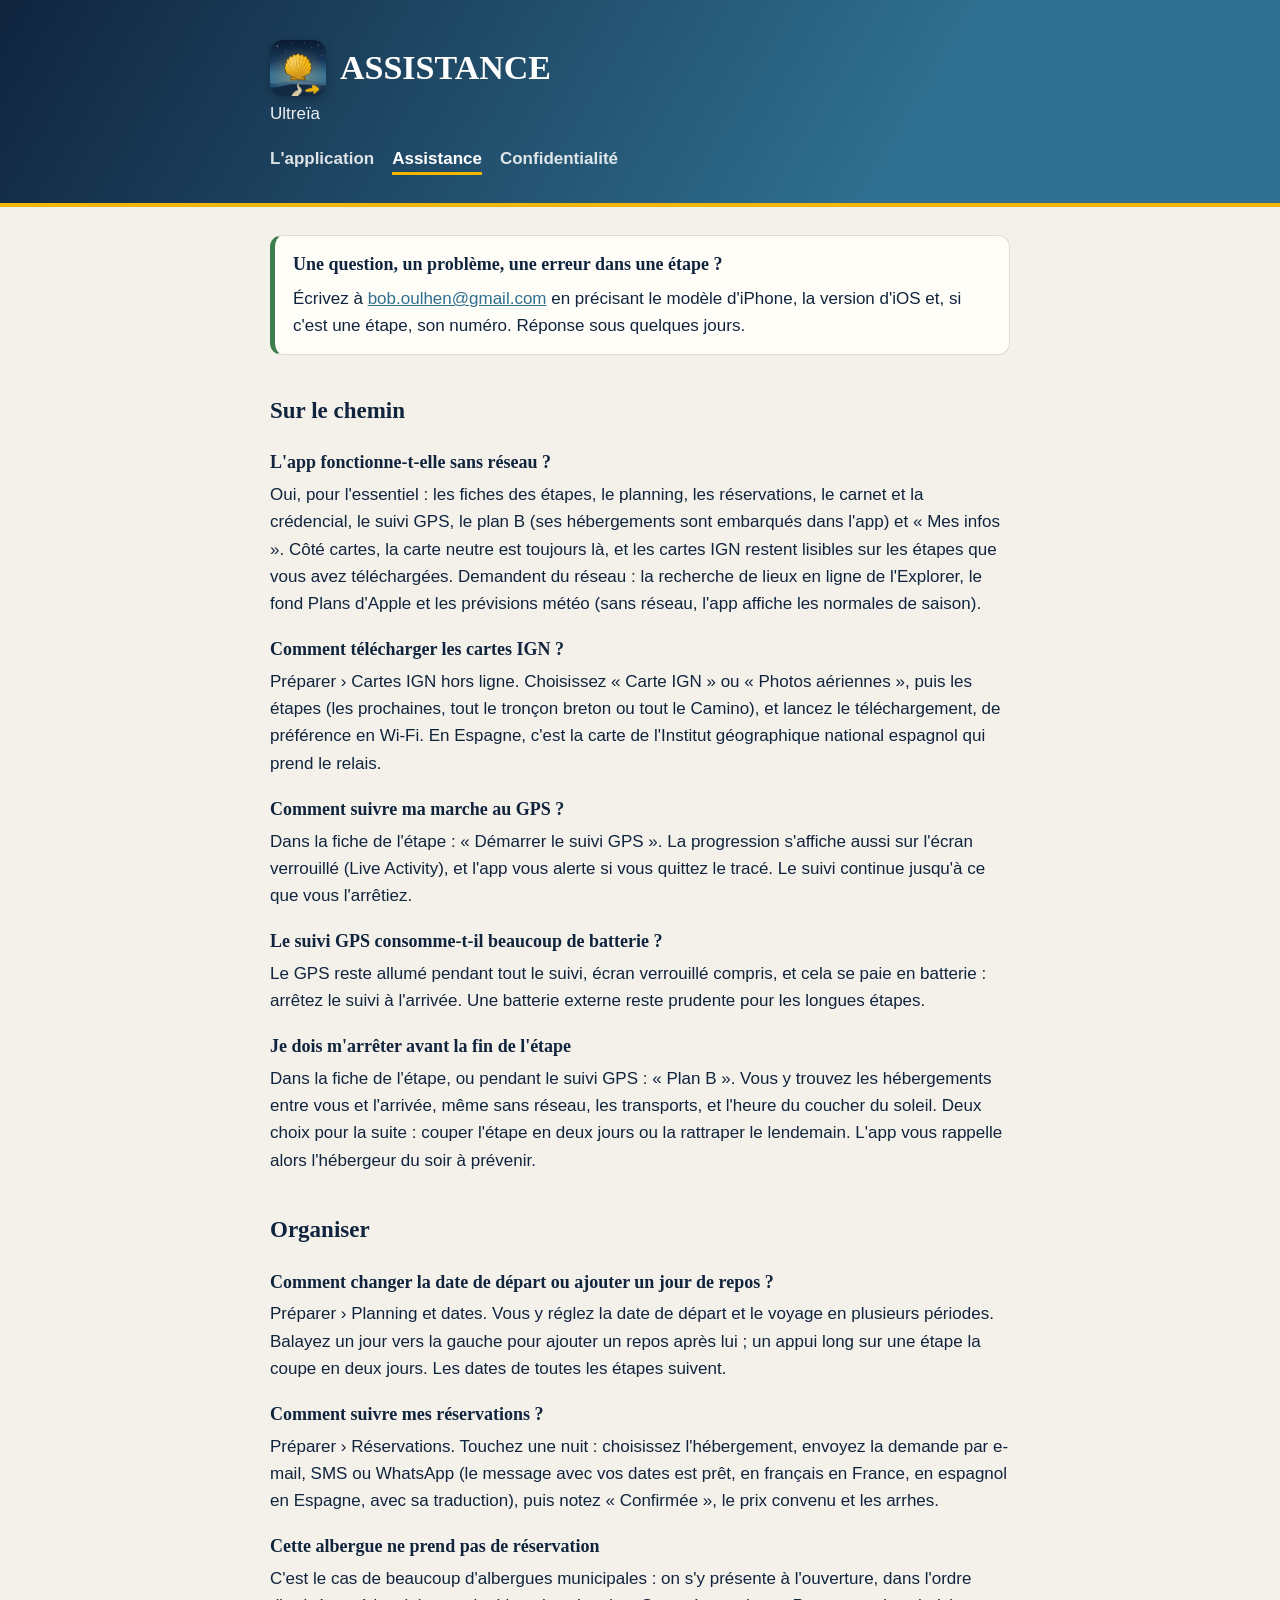
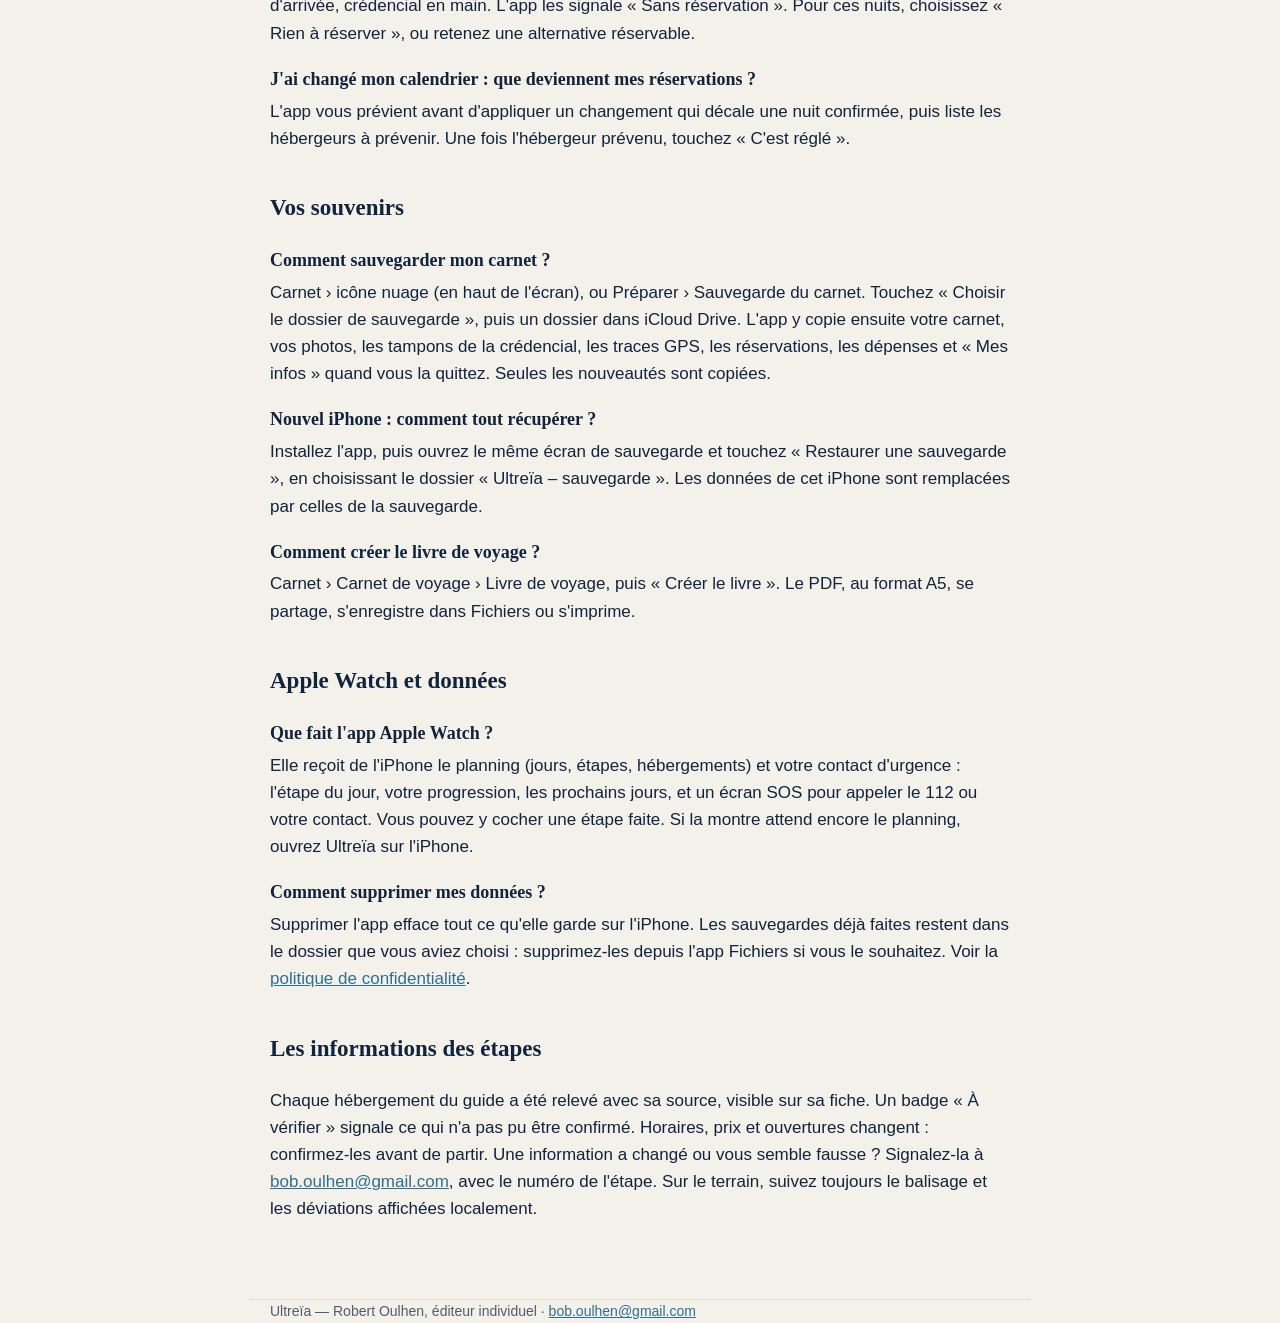
==== assistance.html @ 87287a4f "Le site d'Ultreïa : présentation, assistance, confidentialité Co-Authored-By: Claude Opus 5.5 <norep" ====
<!doctype html>
<html lang="fr">
<head>
<meta charset="utf-8">
<meta name="viewport" content="width=device-width, initial-scale=1">
<title>Assistance — Ultreïa</title>
<meta name="description" content="Aide de l'app Ultreïa : hors ligne, cartes IGN, suivi GPS, réservations, plan B, sauvegarde, livre de voyage, Apple Watch.">
<link rel="icon" href="images/icone.png">
<link rel="apple-touch-icon" href="images/icone.png">
<link rel="stylesheet" href="style.css">
</head>
<body>
<header class="bandeau">
  <div class="dedans">
    <h1><img class="icone" src="images/icone.png" alt="" width="56" height="56">ASSISTANCE</h1>
    <p class="accroche">Ultreïa</p>
    <nav>
      <a href="index.html">L'application</a>
      <a href="assistance.html" aria-current="page">Assistance</a>
      <a href="confidentialite.html">Confidentialité</a>
    </nav>
  </div>
</header>
<main class="dedans">
  <div class="encadre">
    <h3>Une question, un problème, une erreur dans une étape ?</h3>
    <p>Écrivez à <a href="mailto:bob.oulhen@gmail.com">bob.oulhen@gmail.com</a> en précisant le modèle d'iPhone,
    la version d'iOS et, si c'est une étape, son numéro. Réponse sous quelques jours.</p>
  </div>

  <h2>Sur le chemin</h2>
  <h3>L'app fonctionne-t-elle sans réseau ?</h3>
  <p>Oui, pour l'essentiel : les fiches des étapes, le planning, les réservations, le carnet et la crédencial, le
  suivi GPS, le plan B (ses hébergements sont embarqués dans l'app) et « Mes infos ». Côté cartes, la carte neutre est
  toujours là, et les cartes IGN restent lisibles sur les étapes que vous avez téléchargées. Demandent du réseau : la
  recherche de lieux en ligne de l'Explorer, le fond Plans d'Apple et les prévisions météo (sans réseau, l'app
  affiche les normales de saison).</p>

  <h3>Comment télécharger les cartes IGN ?</h3>
  <p>Préparer › Cartes IGN hors ligne. Choisissez « Carte IGN » ou « Photos aériennes », puis les étapes (les
  prochaines, tout le tronçon breton ou tout le Camino), et lancez le téléchargement, de préférence en Wi-Fi. En
  Espagne, c'est la carte de l'Institut géographique national espagnol qui prend le relais.</p>

  <h3>Comment suivre ma marche au GPS ?</h3>
  <p>Dans la fiche de l'étape : « Démarrer le suivi GPS ». La progression s'affiche aussi sur l'écran verrouillé
  (Live Activity), et l'app vous alerte si vous quittez le tracé. Le suivi continue jusqu'à ce que vous l'arrêtiez.</p>

  <h3>Le suivi GPS consomme-t-il beaucoup de batterie ?</h3>
  <p>Le GPS reste allumé pendant tout le suivi, écran verrouillé compris, et cela se paie en batterie : arrêtez le
  suivi à l'arrivée. Une batterie externe reste prudente pour les longues étapes.</p>

  <h3>Je dois m'arrêter avant la fin de l'étape</h3>
  <p>Dans la fiche de l'étape, ou pendant le suivi GPS : « Plan B ». Vous y trouvez les hébergements entre vous et
  l'arrivée, même sans réseau, les transports, et l'heure du coucher du soleil. Deux choix pour la suite : couper
  l'étape en deux jours ou la rattraper le lendemain. L'app vous rappelle alors l'hébergeur du soir à prévenir.</p>

  <h2>Organiser</h2>
  <h3>Comment changer la date de départ ou ajouter un jour de repos ?</h3>
  <p>Préparer › Planning et dates. Vous y réglez la date de départ et le voyage en plusieurs périodes. Balayez un
  jour vers la gauche pour ajouter un repos après lui ; un appui long sur une étape la coupe en deux jours. Les dates
  de toutes les étapes suivent.</p>

  <h3>Comment suivre mes réservations ?</h3>
  <p>Préparer › Réservations. Touchez une nuit : choisissez l'hébergement, envoyez la demande par e-mail, SMS ou
  WhatsApp (le message avec vos dates est prêt, en français en France, en espagnol en Espagne, avec sa traduction),
  puis notez « Confirmée », le prix convenu et les arrhes.</p>

  <h3>Cette albergue ne prend pas de réservation</h3>
  <p>C'est le cas de beaucoup d'albergues municipales : on s'y présente à l'ouverture, dans l'ordre d'arrivée,
  crédencial en main. L'app les signale « Sans réservation ». Pour ces nuits, choisissez « Rien à réserver », ou
  retenez une alternative réservable.</p>

  <h3>J'ai changé mon calendrier : que deviennent mes réservations ?</h3>
  <p>L'app vous prévient avant d'appliquer un changement qui décale une nuit confirmée, puis liste les hébergeurs à
  prévenir. Une fois l'hébergeur prévenu, touchez « C'est réglé ».</p>

  <h2>Vos souvenirs</h2>
  <h3>Comment sauvegarder mon carnet ?</h3>
  <p>Carnet › icône nuage (en haut de l'écran), ou Préparer › Sauvegarde du carnet. Touchez « Choisir le dossier de
  sauvegarde », puis un dossier dans iCloud Drive. L'app y copie ensuite votre carnet, vos photos, les tampons de la
  crédencial, les traces GPS, les réservations, les dépenses et « Mes infos » quand vous la quittez. Seules les
  nouveautés sont copiées.</p>

  <h3>Nouvel iPhone : comment tout récupérer ?</h3>
  <p>Installez l'app, puis ouvrez le même écran de sauvegarde et touchez « Restaurer une sauvegarde », en choisissant
  le dossier « Ultreïa – sauvegarde ». Les données de cet iPhone sont remplacées par celles de la sauvegarde.</p>

  <h3>Comment créer le livre de voyage ?</h3>
  <p>Carnet › Carnet de voyage › Livre de voyage, puis « Créer le livre ». Le PDF, au format A5, se partage,
  s'enregistre dans Fichiers ou s'imprime.</p>

  <h2>Apple Watch et données</h2>
  <h3>Que fait l'app Apple Watch ?</h3>
  <p>Elle reçoit de l'iPhone le planning (jours, étapes, hébergements) et votre contact d'urgence : l'étape du jour,
  votre progression, les prochains jours, et un écran SOS pour appeler le 112 ou votre contact. Vous pouvez y cocher
  une étape faite. Si la montre attend encore le planning, ouvrez Ultreïa sur l'iPhone.</p>

  <h3>Comment supprimer mes données ?</h3>
  <p>Supprimer l'app efface tout ce qu'elle garde sur l'iPhone. Les sauvegardes déjà faites restent dans le dossier
  que vous aviez choisi : supprimez-les depuis l'app Fichiers si vous le souhaitez. Voir la
  <a href="confidentialite.html">politique de confidentialité</a>.</p>

  <h2>Les informations des étapes</h2>
  <p>Chaque hébergement du guide a été relevé avec sa source, visible sur sa fiche. Un badge « À vérifier » signale
  ce qui n'a pas pu être confirmé. Horaires, prix et ouvertures changent : confirmez-les
  avant de partir. Une information a changé ou vous semble fausse ? Signalez-la à
  <a href="mailto:bob.oulhen@gmail.com">bob.oulhen@gmail.com</a>, avec le numéro de l'étape. Sur le terrain, suivez
  toujours le balisage et les déviations affichées localement.</p>
</main>
<footer class="dedans">Ultreïa — Robert Oulhen, éditeur individuel · <a href="mailto:bob.oulhen@gmail.com">bob.oulhen@gmail.com</a></footer>
</body>
</html>
---- style.css ----
:root { --encre: #10243e; --doux: #4f5d6b; --fond: #f4f1ea; --carte: #fffdf8; --trait: #e2dccf;
        --marine: #10243e; --iroise: #2f6f8f; --ocre: #b8741f; --jaune: #f2b705; --galice: #3f7d4e; --lien: #2f6f8f; }
@media (prefers-color-scheme: dark) {
  :root { --encre: #eee9df; --doux: #a9b6c3; --fond: #0b1726; --carte: #13243a; --trait: #243a54;
          --ocre: #d9a052; --lien: #7fb8d4; }
}
* { box-sizing: border-box; }
body { margin: 0; background: var(--fond); color: var(--encre);
       font: 17px/1.6 -apple-system, BlinkMacSystemFont, "Segoe UI", sans-serif; }
h1, h2, h3, .serif { font-family: "New York", ui-serif, Georgia, "Times New Roman", serif; }
.bandeau { background: linear-gradient(120deg, var(--marine), var(--iroise) 70%); color: #fff; padding: 40px 0 28px;
           border-bottom: 4px solid var(--jaune); }
.dedans { max-width: 780px; margin: 0 auto; padding: 0 20px; }
h1 { margin: 0; font-size: 34px; display: flex; align-items: center; gap: 14px; }
.icone { width: 56px; height: 56px; border-radius: 13px; box-shadow: 0 3px 10px rgba(0,0,0,.25); flex: none; }
.accroche { margin: 4px 0 18px; opacity: .92; }
nav { display: flex; gap: 18px; flex-wrap: wrap; }
nav a { color: #fff; text-decoration: none; font-weight: 600; opacity: .85; }
nav a[aria-current="page"] { opacity: 1; border-bottom: 3px solid var(--jaune); }
main.dedans { padding-top: 28px; padding-bottom: 60px; }
h2 { margin-top: 38px; font-size: 23px; }
h3 { margin-bottom: 4px; font-size: 18px; }
h3 + p { margin-top: 0; }
a { color: var(--lien); }
.date { color: var(--doux); font-size: 14px; }
.encadre { background: var(--carte); border: 1px solid var(--trait); border-left: 5px solid var(--galice);
           border-radius: 12px; padding: 14px 18px; }
.encadre h3 { margin: 0 0 6px; }
.encadre p { margin: 0; }
.encadre p + p { margin-top: 8px; }
ul { padding-left: 22px; }
li { margin: 4px 0; }
li::marker { color: var(--ocre); }
table { width: 100%; border-collapse: collapse; margin: 12px 0; background: var(--carte); }
th, td { text-align: left; padding: 9px 10px; border-bottom: 1px solid var(--trait); vertical-align: top; }
th { font-size: 14px; color: var(--doux); }
footer { color: var(--doux); font-size: 14px; border-top: 1px solid var(--trait); padding: 18px 20px 40px; }
.galerie { display: grid; grid-template-columns: repeat(6, 1fr); gap: 12px; margin: 28px 0 8px; }
.galerie figure { margin: 0; text-align: center; }
.galerie img { width: 100%; height: auto; display: block; border-radius: 16px; border: 1px solid var(--trait);
               box-shadow: 0 6px 18px rgba(16,36,62,.12); }
figcaption { margin-top: 8px; font-size: 14px; color: var(--doux); line-height: 1.3; }
@media (max-width: 700px) {
  .galerie { grid-template-columns: repeat(3, 1fr); }
  h1 { font-size: 28px; }
  .icone { width: 46px; height: 46px; border-radius: 11px; }
}
@media (max-width: 480px) {
  table { font-size: 15px; }
  th, td { padding: 8px 6px; }
}
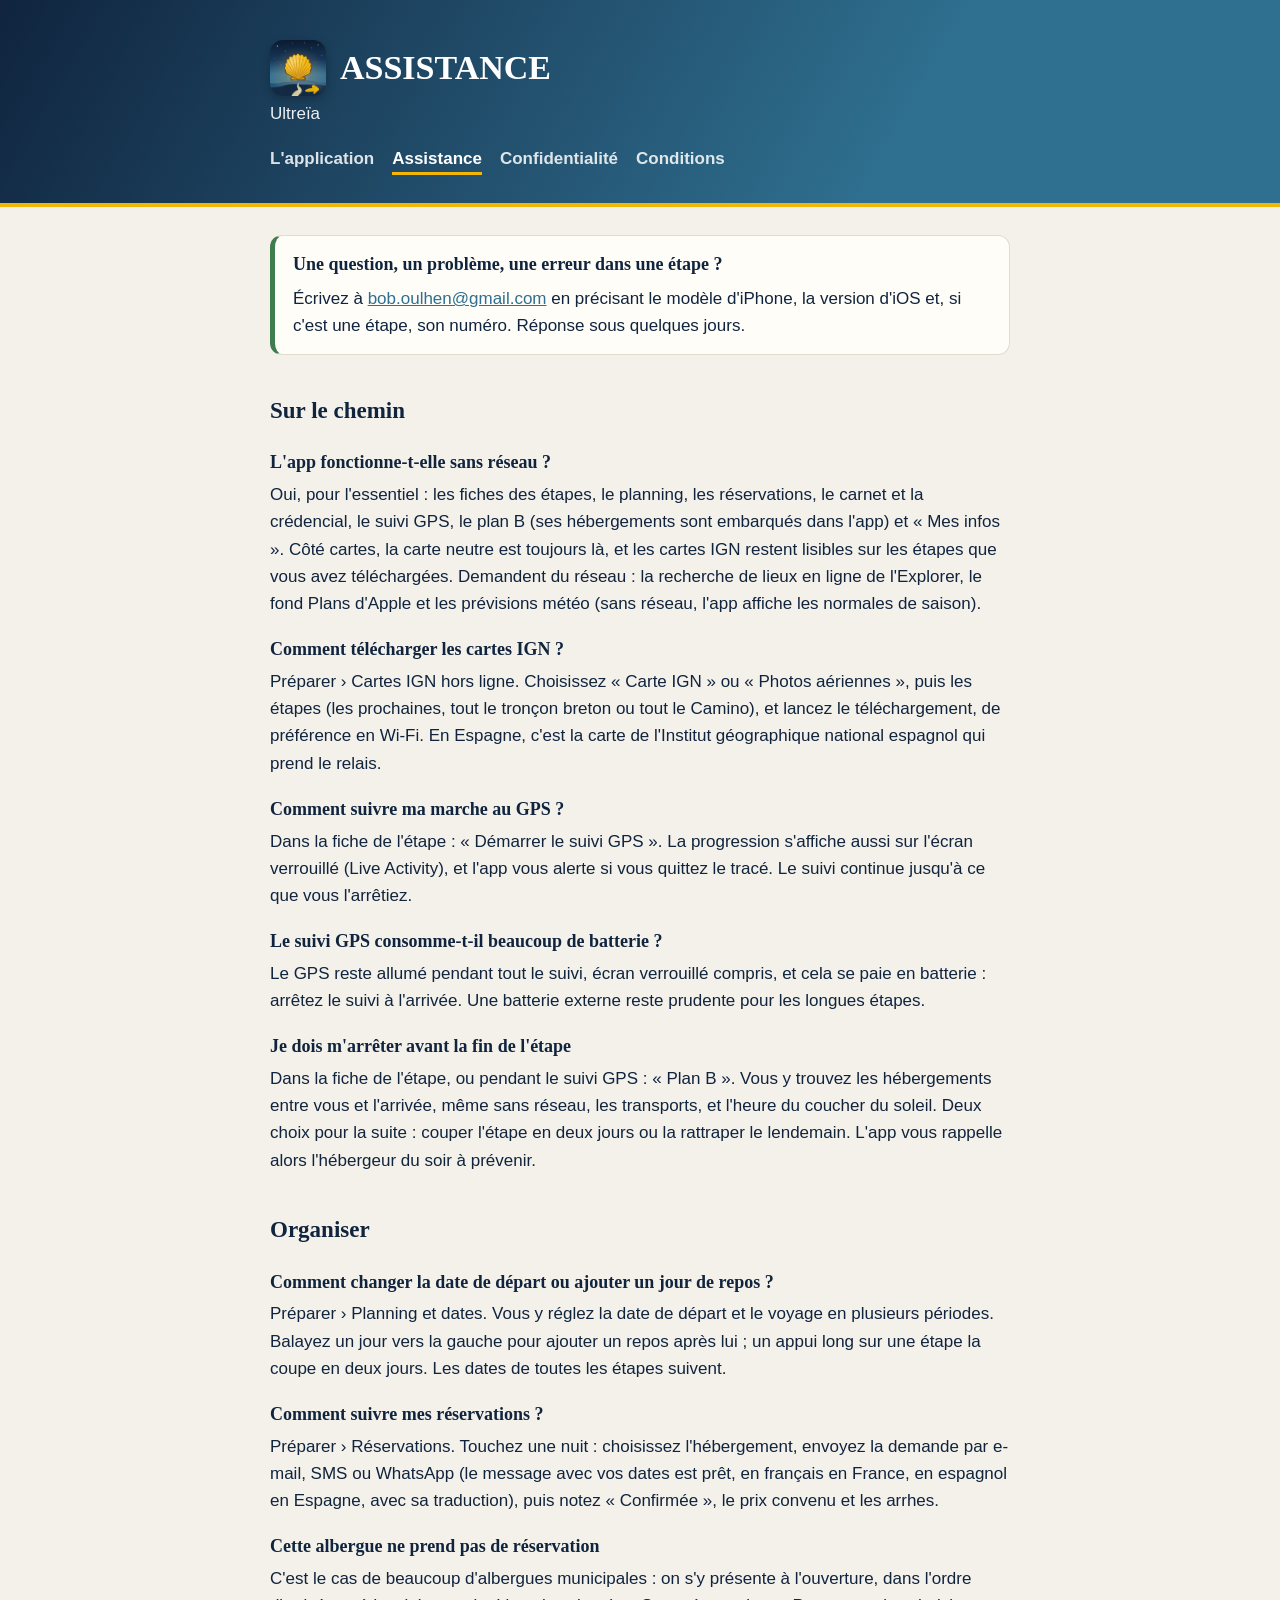
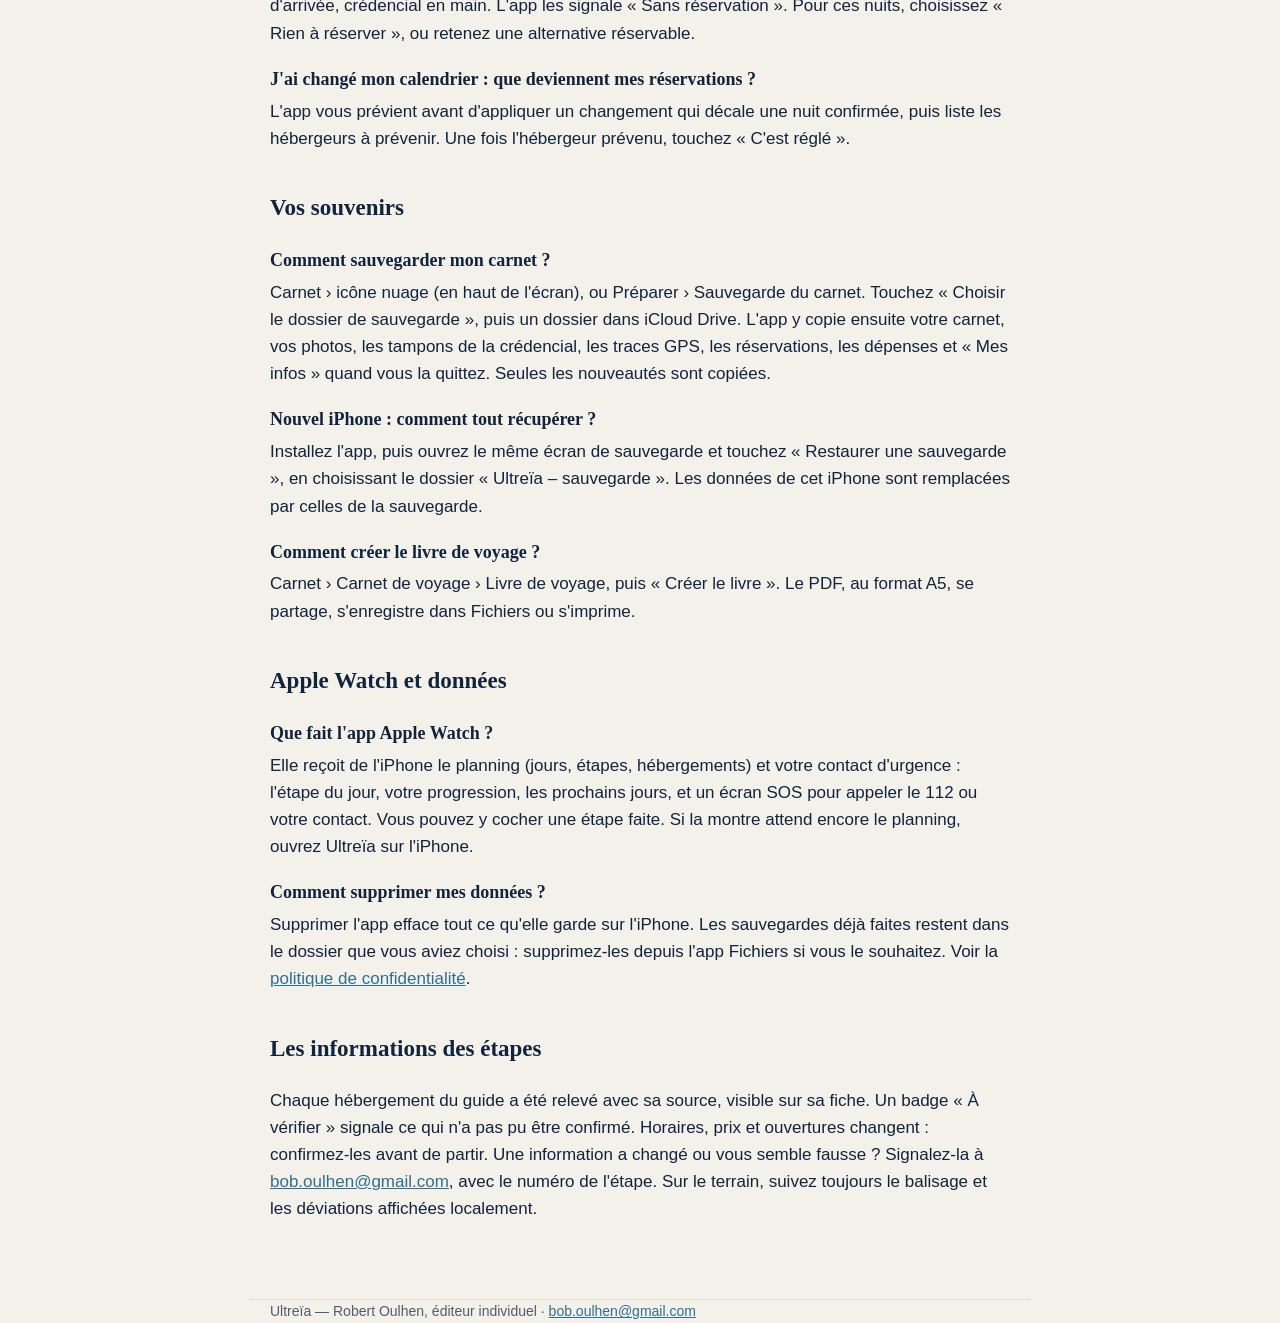
==== commit 7cde0c97: "Conditions d'utilisation, lien dans la navigation, version sur la confidentialité Co-Authored-By: Cl" ====
--- a/assistance.html
+++ b/assistance.html
@@ -18,6 +18,7 @@
       <a href="index.html">L'application</a>
       <a href="assistance.html" aria-current="page">Assistance</a>
       <a href="confidentialite.html">Confidentialité</a>
+      <a href="conditions.html">Conditions</a>
     </nav>
   </div>
 </header>
